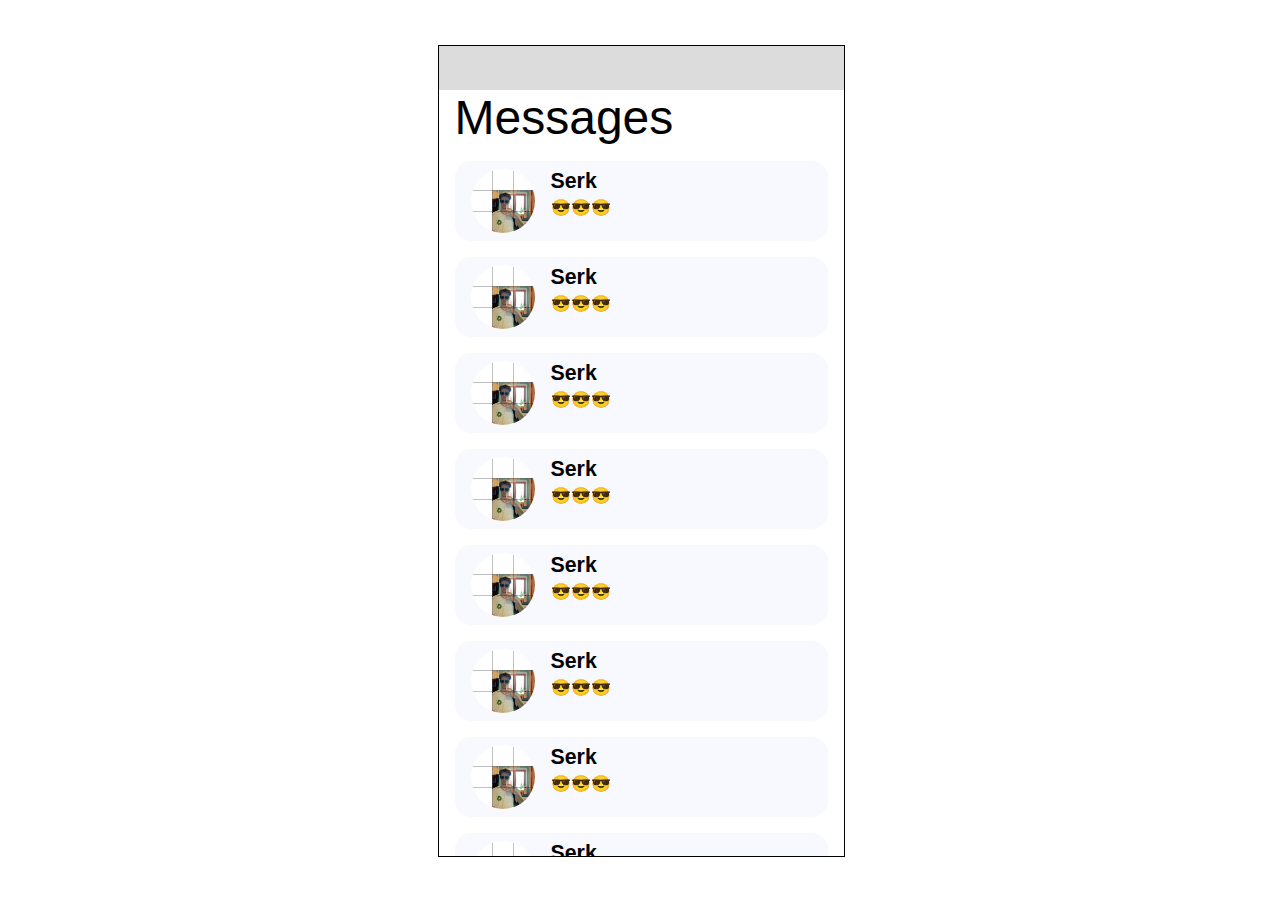
==== messages.html @ fa4cde23 "Add files via upload" ====
<!DOCTYPE html>
<html lang="en">
<head>
	<meta charset="UTF-8">
	<meta name="viewport" content="width=device-width, initial-scale=1.0">
	<link rel="stylesheet" href="style.css">
	<title>Document</title>
</head>
<body>
	<main>
		<section class="screen">
			<header class="statusBar">
				
			</header>
			<h1 class="appName"> Messages </h1>
			<div class="cellMessage">
				<div class="userPhoto">
					<img class="avatar" src="avatar.png" alt="">
				</div>
				<div class="messageText">
					<span class="userName"> Serk </span>
					<span class="textMessage"> 😎😎😎 </span>
				</div>
			</div>
			<div class="cellMessage">
				<div class="userPhoto">
					<img class="avatar" src="avatar.png" alt="">
				</div>
				<div class="messageText">
					<span class="userName"> Serk </span>
					<span class="textMessage"> 😎😎😎 </span>
				</div>
			</div>
			<div class="cellMessage">
				<div class="userPhoto">
					<img class="avatar" src="avatar.png" alt="">
				</div>
				<div class="messageText">
					<span class="userName"> Serk </span>
					<span class="textMessage"> 😎😎😎 </span>
				</div>
			</div>
			<div class="cellMessage">
				<div class="userPhoto">
					<img class="avatar" src="avatar.png" alt="">
				</div>
				<div class="messageText">
					<span class="userName"> Serk </span>
					<span class="textMessage"> 😎😎😎 </span>
				</div>
			</div>
			<div class="cellMessage">
				<div class="userPhoto">
					<img class="avatar" src="avatar.png" alt="">
				</div>
				<div class="messageText">
					<span class="userName"> Serk </span>
					<span class="textMessage"> 😎😎😎 </span>
				</div>
			</div>
			<div class="cellMessage">
				<div class="userPhoto">
					<img class="avatar" src="avatar.png" alt="">
				</div>
				<div class="messageText">
					<span class="userName"> Serk </span>
					<span class="textMessage"> 😎😎😎 </span>
				</div>
			</div>
			<div class="cellMessage">
				<div class="userPhoto">
					<img class="avatar" src="avatar.png" alt="">
				</div>
				<div class="messageText">
					<span class="userName"> Serk </span>
					<span class="textMessage"> 😎😎😎 </span>
				</div>
			</div>
			<div class="cellMessage">
				<div class="userPhoto">
					<img class="avatar" src="avatar.png" alt="">
				</div>
				<div class="messageText">
					<span class="userName"> Serk </span>
					<span class="textMessage"> 😎😎😎 </span>
				</div>
			</div>
			<div class="cellMessage">
				<div class="userPhoto">
					<img class="avatar" src="avatar.png" alt="">
				</div>
				<div class="messageText">
					<span class="userName"> Serk </span>
					<span class="textMessage"> 😎😎😎 </span>
				</div>
			</div>
		</section>
	</main>
</body>
</html>
---- style.css ----
* {
	margin: 0;
	padding: 0;
	font-family: Helvetica;
}

body {
	overflow: hidden;
}

main {
	margin: 5vh auto;
	background-color: black;
	width: 45vh;
	height: 90vh;
}

.screen {
	overflow: auto;
	background-color: white;
	width: 45vh;
	height: 90vh;
	border: 1px solid;
}

.statusBar {
	height: 44px;
	background-color: gainsboro;
}

.appName {
	margin: 0 16px;
	font-size: 36pt;
	font-weight: 400;
}

.authInput {
	border: none;
	margin: 8px 16px;
	width: calc(100% - 32px);
	font-size: 24pt;
}

.authButton {
	background: none;
	border: none;
	margin: 8px 16px;
	width: calc(100% - 32px);
	font-size: 24pt;
	text-align: center;
}

.cellMessage {
	display: flex;
	width: calc(100% - 32px);
	height: 80px;
	background-color: ghostwhite;
	border-radius: 16px;
	margin: 16px auto;
	transition: transform .2s;
}

.cellMessage:hover {
    transform: scale(1.1); /* (150% zoom - Note: if the zoom is too large, it will go outside of the viewport) */
}


.avatar {
	background-color: white;
	display: block;
	/*flex-direction: row;*/
	width: 64px;
	height: 64px;
	border-radius: 32px;
	margin: 8px 8px 8px 16px;
}

.messageText {
	display: flex;
	flex-direction: column;
	width: calc(100% - 64px);
	margin: 8px 16px 8px 8px ;
}

.userName {
	margin: 0 0 2px;
	font-size: 16pt;
	font-weight: 600;
}

.textMessage {
	margin: 2px 0 0;

}
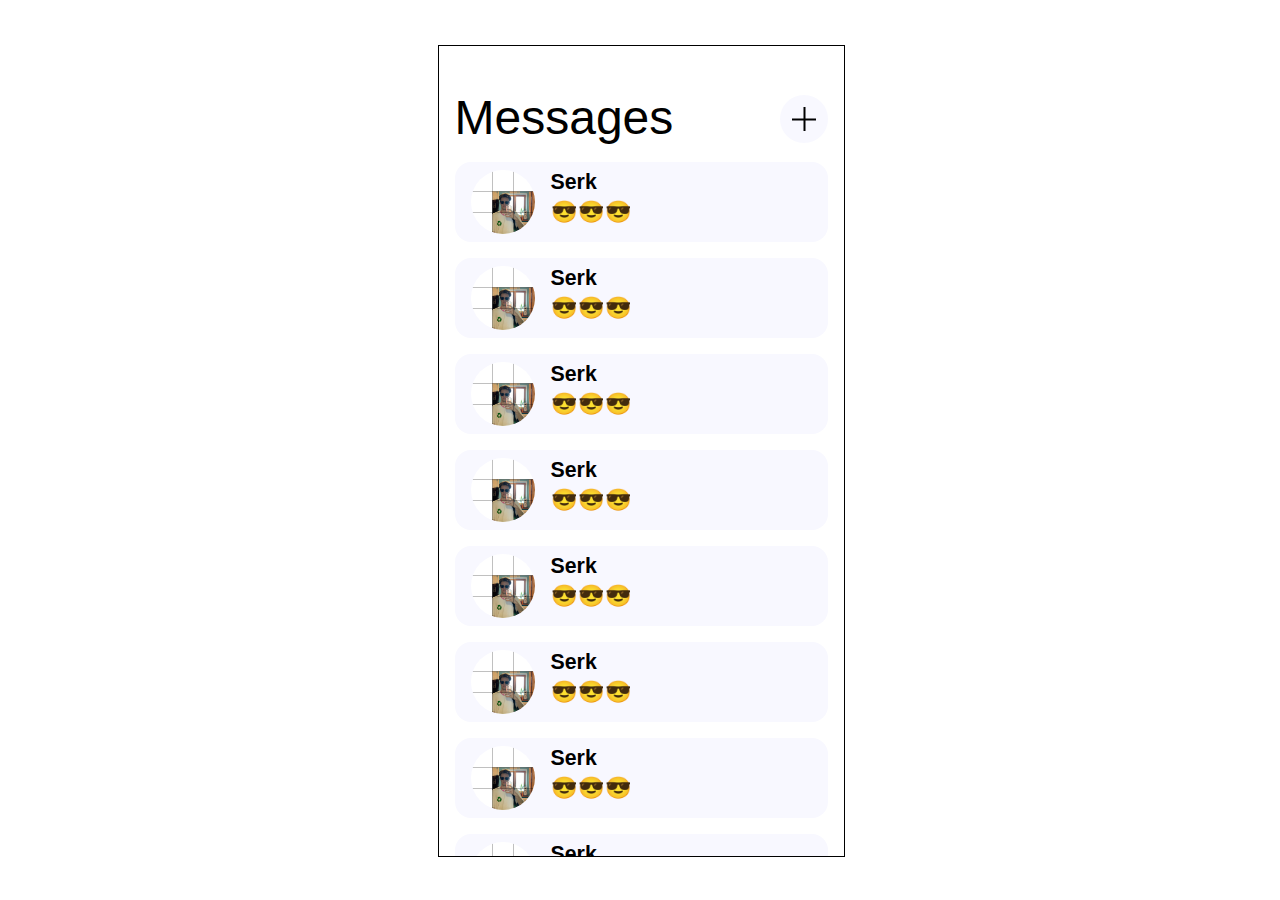
==== commit e064e211: "added conversation page, style improoves" ====
--- a/messages.html
+++ b/messages.html
@@ -4,15 +4,22 @@
 	<meta charset="UTF-8">
 	<meta name="viewport" content="width=device-width, initial-scale=1.0">
 	<link rel="stylesheet" href="style.css">
-	<title>Document</title>
+	<title>Messages</title>
 </head>
 <body>
 	<main>
 		<section class="screen">
-			<header class="statusBar">
-				
+			<header class="header-sb">
+				<div class="statusBar">
+				</div>
+				<div class="header">
+					<h1 class="appName"> Messages </h1>				
+					<button class="addConversation">
+						<img src="add.svg" class="addIcon" alt="">
+					</button>	
+				</div>
 			</header>
-			<h1 class="appName"> Messages </h1>
+			<input type="text" class="search" placeholder="Search">
 			<div class="cellMessage">
 				<div class="userPhoto">
 					<img class="avatar" src="avatar.png" alt="">
--- a/style.css
+++ b/style.css
@@ -15,8 +15,13 @@
 	height: 90vh;
 }
 
+input:focus{
+	outline:none;
+}
+
 .screen {
-	overflow: auto;
+	overflow-y: auto;
+	overflow-x: hidden;
 	background-color: white;
 	width: 45vh;
 	height: 90vh;
@@ -25,20 +30,59 @@
 
 .statusBar {
 	height: 44px;
-	background-color: gainsboro;
+	background-color: white;
+}
+
+.header-sb {
+	z-index: 1;
+	position: fixed;
+	min-width: 45vh;
+	max-width: 100%;
+	background-color: white;
+}
+
+.header {
+	min-width: 45vh;
+	max-width: 100%;
+	display: inline-flex;
+	height: 58px;
+}
+
+.addConversation {
+	float: right;
+	background-color: ghostwhite;
+	font-size: 24px;
+	width: 48px;
+	height: 48px;
+	border: none;
+	border-radius: 24px;
+	margin: 5px 16px 5px;
+}
+
+.addConversation:hover {
+	cursor: pointer;
+	filter: invert(100%);
+}
+
+.addIcon {
+	margin: 12px;
 }
 
 .appName {
-	margin: 0 16px;
-	font-size: 36pt;
+	width: calc(100% - 96px);
+	margin-left: 16px;
+	font-size: 48px;
 	font-weight: 400;
 }
 
 .authInput {
 	border: none;
+	border-radius: 16px;
 	margin: 8px 16px;
+	padding: 2px 8px 2px;
+	box-sizing: border-box;
 	width: calc(100% - 32px);
-	font-size: 24pt;
+	font-size: 32px;
 }
 
 .authButton {
@@ -46,8 +90,21 @@
 	border: none;
 	margin: 8px 16px;
 	width: calc(100% - 32px);
-	font-size: 24pt;
+	font-size: 32px;
 	text-align: center;
+}
+
+.search {
+	display: flex;
+	height: 40px;
+	width: calc(100% - 32px);
+	border-radius: 16px;
+	margin: 60px auto 16px;
+	background-color: ghostwhite;
+	border: none;
+	padding: 6px 12px;
+	box-sizing: border-box;
+	font-size: 24px;
 }
 
 .cellMessage {
@@ -61,6 +118,7 @@
 }
 
 .cellMessage:hover {
+	cursor: pointer;
     transform: scale(1.1); /* (150% zoom - Note: if the zoom is too large, it will go outside of the viewport) */
 }
 
@@ -90,6 +148,6 @@
 
 .textMessage {
 	margin: 2px 0 0;
-
+	font-size: 16pt;
 }
 
